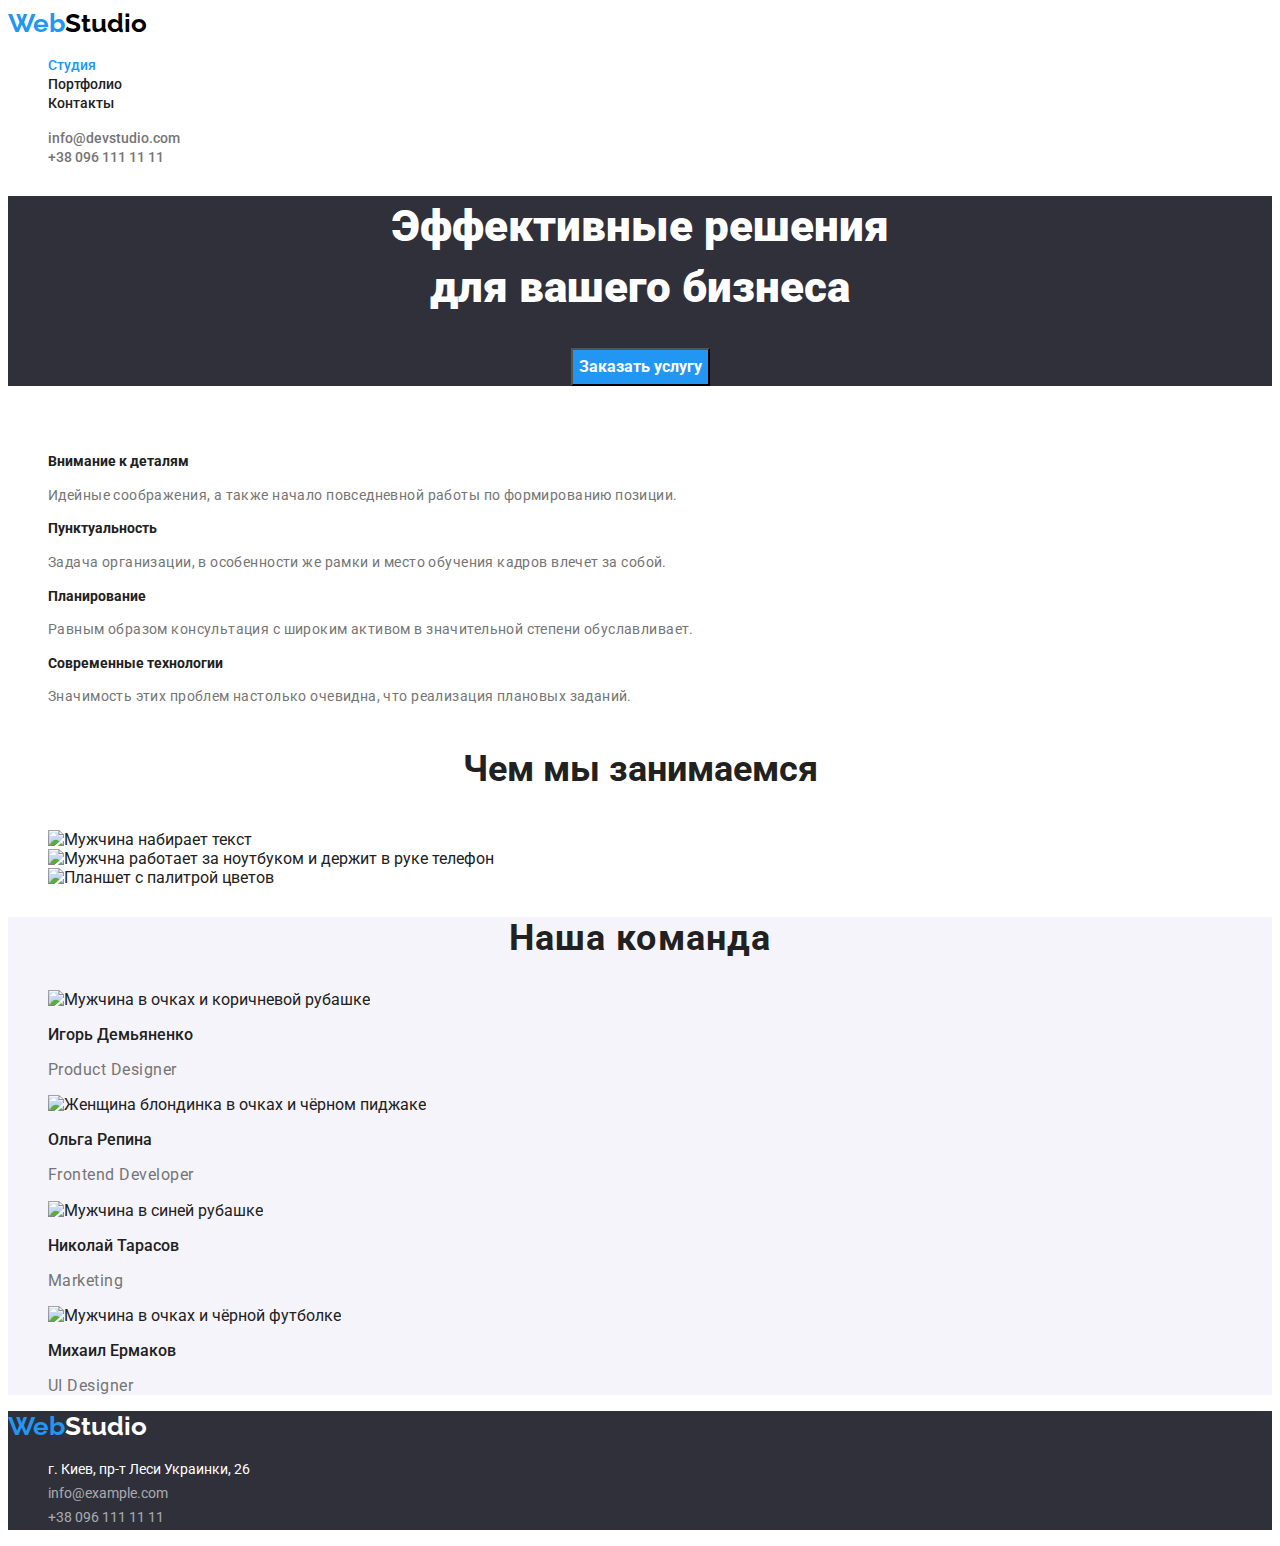
==== index.html @ 941434d4 "clon rep" ====
<!DOCTYPE html>
<html lang="ru">
  <head>
    <meta charset="UTF-8" />
    <meta http-equiv="X-UA-Compatible" content="IE=edge" />
    <meta name="viewport" content="width=device-width, initial-scale=1.0" />
    <title>Студия</title>
    <link rel="stylesheet" href="./css/style.css" />
    <link
      href="https://fonts.googleapis.com/css2?family=Raleway:wght@700&family=Roboto:wght@400;500;700;900&display=swap"
      rel="stylesheet"
    />
  </head>
  <body>
    <header>
      <nav>
        <div class="logotyp">
          <a href="/" class="logo">Web<span class="logo-studio">Studio</span></a>
        </div>
        <ul class="site-nav list">
          <li><a href="" class="link current">Студия</a></li>
          <li><a href="./portfolio.html" class="link">Портфолио</a></li>
          <li><a href="" class="link">Контакты</a></li>
        </ul>
      </nav>
      <ul class="auth-nav list">
        <li><a href="mailto:info@devstudio.com" class="auth-link">info@devstudio.com</a></li>
        <li><a href="tel:+380961111111" class="auth-link">+38 096 111 11 11</a></li>
      </ul>
    </header>
    <main>
      <section class="hero">
        <h1 class="hero-title">
          Эффективные решения<br />
          для вашего бизнеса
        </h1>
        <button type="button" class="hero-button">Заказать услугу</button>
      </section>
      <section class="section">
        <h2 class="hide">Особенности</h2>
        <ul class="peculiarity list">
          <li>
            <h3 class="peculiarity-title">Внимание к деталям</h3>
            <p class="peculiarity-text">
              Идейные соображения, а также начало повседневной работы по формированию позиции.
            </p>
          </li>
          <li>
            <h3 class="peculiarity-title">Пунктуальность</h3>
            <p class="peculiarity-text">
              Задача организации, в особенности же рамки и место обучения кадров влечет за собой.
            </p>
          </li>
          <li>
            <h3 class="peculiarity-title">Планирование</h3>
            <p class="peculiarity-text">
              Равным образом консультация с широким активом в значительной степени обуславливает.
            </p>
          </li>
          <li>
            <h3 class="peculiarity-title">Современные технологии</h3>
            <p class="peculiarity-text">
              Значимость этих проблем настолько очевидна, что реализация плановых заданий.
            </p>
          </li>
        </ul>
      </section>
      <section class="section">
        <h2 class="section-title">Чем мы занимаемся</h2>
        <ul class="section-list list">
          <li>
            <img src="/goit-markup-hw-02/images/img.jpg" alt="Мужчина набирает текст" width="370" />
          </li>
          <li>
            <img
              src="/goit-markup-hw-02/images/img1.jpg"
              alt="Мужчна работает за ноутбуком и держит в руке телефон"
              width="370"
            />
          </li>
          <li>
            <img
              src="/goit-markup-hw-02/images/img2.jpg"
              alt="Планшет с палитрой цветов"
              width="370"
            />
          </li>
        </ul>
      </section>
      <section class="our-team">
        <h2 class="our-team-title">Наша команда</h2>
        <ul class="team list">
          <li>
            <img
              src="/goit-markup-hw-02/images/man1.jpg"
              alt="Мужчина в очках и коричневой рубашке"
              width="270"
            />
            <h3 class="our-team-subtitle">Игорь Демьяненко</h3>
            <p class="our-team-text">Product Designer</p>
          </li>
          <li>
            <img
              src="/goit-markup-hw-02/images/woman.jpg"
              alt="Женщина блондинка в очках и чёрном пиджаке"
              width="270"
            />
            <h3 class="our-team-subtitle">Ольга Репина</h3>
            <p class="our-team-text">Frontend Developer</p>
          </li>
          <li>
            <img
              src="/goit-markup-hw-02/images/man2.jpg"
              alt="Мужчина в синей рубашке"
              width="270"
            />
            <h3 class="our-team-subtitle">Николай Тарасов</h3>
            <p class="our-team-text">Marketing</p>
          </li>
          <li>
            <img
              src="/goit-markup-hw-02/images/man3.jpg"
              alt="Мужчина в очках и чёрной футболке"
              width="270"
            />
            <h3 class="our-team-subtitle">Михаил Ермаков</h3>
            <p class="our-team-text">UI Designer</p>
          </li>
        </ul>
      </section>
    </main>
    <footer class="footer">
      <div class="logotyp">
        <a href="/" class="logo">Web<span class="logofooter">Studio</span></a>
      </div>
      <address>
        <ul class="list">
          <li>
            <a
              href="https://bit.ly/3pXMvUd"
              target="_blank"
              rel="noopener noreferrer"
              class="location"
              >г. Киев, пр-т Леси Украинки, 26</a
            >
          </li>
          <li><a href="mailto:info@devstudio.com" class="footlink">info@example.com</a></li>
          <li><a href="tel:+380961111111" class="footlink">+38 096 111 11 11</a></li>
        </ul>
      </address>
    </footer>
  </body>
</html>
---- css/style.css ----
body {
  background-color: var(--primay-bg-color);
  color: var(--title-text-color);
  font-family: Roboto, sans-serif;
}

:root {
  --contacts-text-color: rgba(255, 255, 255, 0.6);
  --primary-text-color: #757575;
  --title-text-color: #212121;
  --primay-bg-color: #ffffff;
  --secondary-bg-color: #f5f4fa;
  --tertiary-bg-color: #2f303a;
  --button-link-primary: #2196f3;
  --button-active-color: #188ce8;
  --logo-secondary-color: #000000;
}

/*logo*/

.logo {
  color: var(--button-link-primary);
  text-decoration: none;
}
.logo-studio {
  color: var(--logo-secondary-color);
}
.logotyp {
  font-weight: 700;
  font-size: 26px;
  line-height: 1.2;
  font-family: 'Raleway';
}
/* site nav*/
.site-nav .link.current {
  color: var(--button-link-primary);
}
.site-nav .link {
  color: var(--title-text-color);
  font-weight: 500;
  font-size: 14px;
  line-height: 1.1;
  text-decoration: none;
}
.site-nav .link:hover,
.site-nav .link:focus {
  color: var(--button-link-primary);
}

/*auth */
.auth-link {
  color: var(--primary-text-color);
  font-weight: 500;
  font-size: 14px;
  line-height: 1.1;
  text-decoration: none;
}
.auth-nav .auth-link:hover,
.auth-nav .auth-link:focus {
  color: var(--button-link-primary);
}

/*list*/

.list {
  list-style: none;
}

/* hero */
.hero {
  background-color: var(--tertiary-bg-color);
  text-align: center;
}
.hero-title {
  color: var(--primay-bg-color);
  font-weight: 900;
  font-size: 44px;
  line-height: 1.4;
}
.hero-button {
  color: var(--primay-bg-color);
  background-color: var(--button-link-primary);
  font-family: inherit;
  font-weight: 700;
  font-size: 16px;
  line-height: 2;
  cursor: pointer;
}
.hero-button:hover,
.hero-button:focus {
  background-color: var(--button-active-color);
}
/* section */
.section-title {
  color: var(--title-text-color);
  font-weight: 700;
  font-size: 36px;
  line-height: 1.7;
  text-align: center;
}
.hide {
  visibility: hidden;
}
/* peculiarity */

.peculiarity-title {
  color: var(--title-text-color);
  font-weight: 700;
  font-size: 14px;
  line-height: 1.1;
}
.peculiarity-text {
  color: var(--primary-text-color);
  font-size: 14px;
  line-height: 1.7;
  letter-spacing: 0.03em;
}
/* our-team */

.our-team {
  background-color: var(--secondary-bg-color);
}
.our-team-title {
  color: var(--title-text-color);
  font-weight: 700;
  font-size: 36px;
  line-height: 1.2;
  text-align: center;
  letter-spacing: 0.03em;
}
.our-team-subtitle {
  font-weight: 500;
  font-size: 16px;
  line-height: 1.2;
}
.our-team-text {
  color: var(--primary-text-color);
  font-size: 16px;
  line-height: 1.2;
  letter-spacing: 0.03em;
}
/* footer */

.footer {
  background-color: var(--tertiary-bg-color);
}
.logofooter {
  color: var(--primay-bg-color);
}
.location {
  color: var(--primay-bg-color);
  font-style: normal;
  font-size: 14px;
  line-height: 1.7;
  text-decoration: none;
}
.footlink {
  color: var(--contacts-text-color);
  font-style: normal;
  font-size: 14px;
  line-height: 1.7;
  text-decoration: none;
}
.location:hover,
.location:focus {
  color: var(--button-link-primary);
}
.footlink:hover,
.footlink:focus {
  color: var(--button-link-primary);
}

/* portfolio */

/* filter*/

.portfolio-filtr-nav {
  display: flex;
}

.filtres {
  background: var(--secondary-bg-color);
  font-weight: 500;
  font-size: 16px;
  line-height: 1.6;
  border-radius: 4px;
  cursor: pointer;
  font-family: inherit;
  border: 0;
  margin-right: 8px;
  padding: 6px 22px 6px 22px;
}
.filtres:hover,
.filtres:focus {
  background-color: var(--button-link-primary);
  color: var(--primay-bg-color);
}

/*project*/

.project-title {
  color: var(--title-text-color);
  font-weight: 700;
  font-size: 18px;
  line-height: 2;
  letter-spacing: 0.06em;
}
.project-text {
  color: var(--primary-text-color);
  font-size: 16px;
  line-height: 1.9;
  letter-spacing: 0.03em;
}
.project-link {
  text-decoration: none;
}
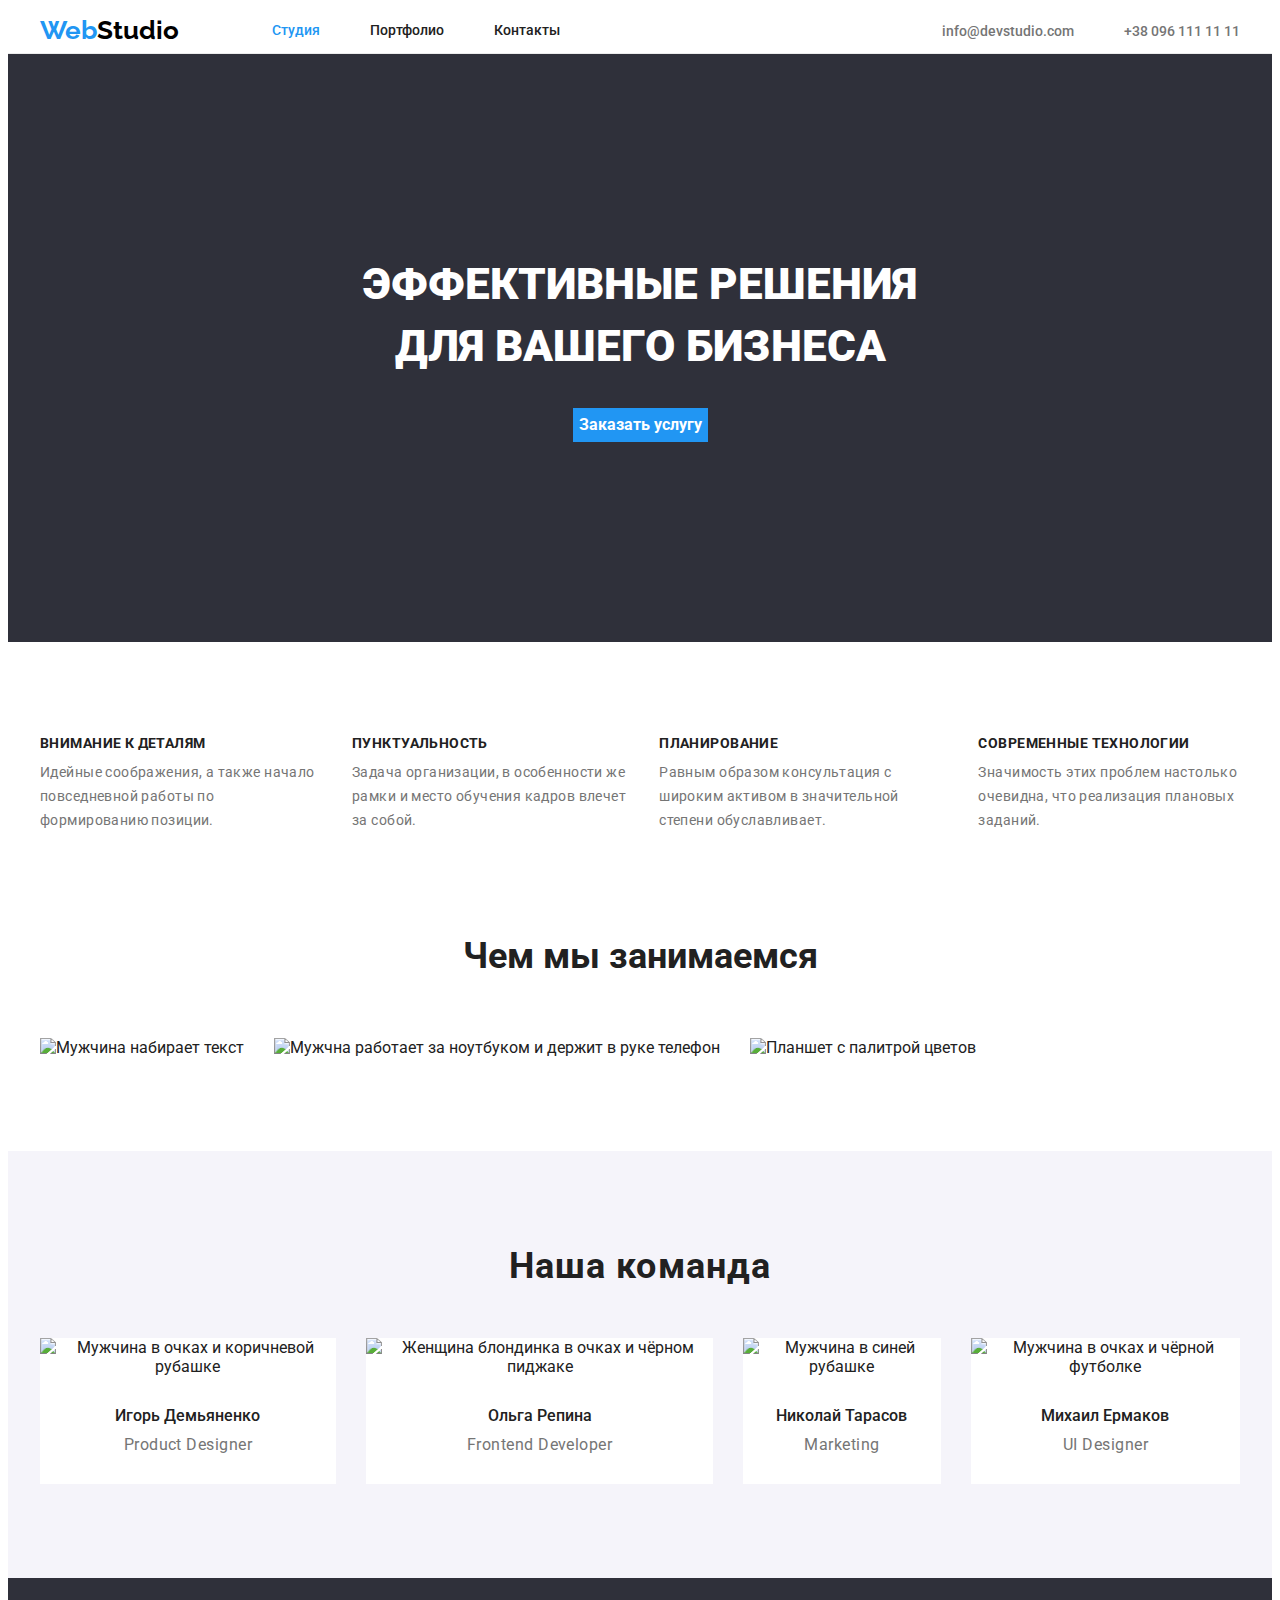
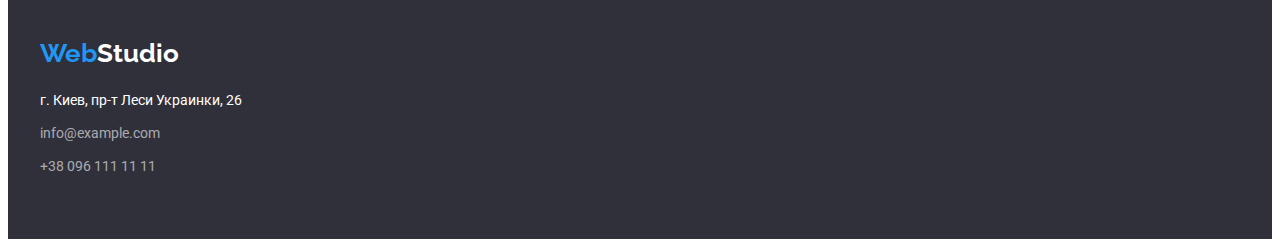
==== commit 5ff52902: "Me homework" ====
--- a/index.html
+++ b/index.html
@@ -5,149 +5,180 @@
     <meta http-equiv="X-UA-Compatible" content="IE=edge" />
     <meta name="viewport" content="width=device-width, initial-scale=1.0" />
     <title>Студия</title>
-    <link rel="stylesheet" href="./css/style.css" />
     <link
       href="https://fonts.googleapis.com/css2?family=Raleway:wght@700&family=Roboto:wght@400;500;700;900&display=swap"
       rel="stylesheet"
     />
+    <link
+      rel="stylesheet"
+      href="https://cdnjs.cloudflare.com/ajax/libs/modern-normalize/1.1.0/modern-normalize.min.css"
+      integrity="sha512-wpPYUAdjBVSE4KJnH1VR1HeZfpl1ub8YT/NKx4PuQ5NmX2tKuGu6U/JRp5y+Y8XG2tV+wKQpNHVUX03MfMFn9Q=="
+      crossorigin="anonymous"
+      referrerpolicy="no-referrer"
+    />
+    <link rel="stylesheet" href="./css/style.css" />
   </head>
   <body>
-    <header>
-      <nav>
-        <div class="logotyp">
-          <a href="/" class="logo">Web<span class="logo-studio">Studio</span></a>
-        </div>
-        <ul class="site-nav list">
-          <li><a href="" class="link current">Студия</a></li>
-          <li><a href="./portfolio.html" class="link">Портфолио</a></li>
-          <li><a href="" class="link">Контакты</a></li>
+    <header class="header">
+      <div class="container header-con">
+        <nav class="header-nav">
+          <div class="logotyp">
+            <a href="/" class="logo">Web<span class="logo-studio">Studio</span></a>
+          </div>
+          <ul class="site-nav list">
+            <li class="logo-item"><a href="" class="link current">Студия</a></li>
+            <li class="logo-item"><a href="./portfolio.html" class="link">Портфолио</a></li>
+            <li class="logo-item"><a href="" class="link">Контакты</a></li>
+          </ul>
+        </nav>
+        <ul class="auth-nav list">
+          <li class="auth-item">
+            <a href="mailto:info@devstudio.com" class="auth-link">info@devstudio.com</a>
+          </li>
+          <li class="auth-item">
+            <a href="tel:+380961111111" class="auth-link">+38 096 111 11 11</a>
+          </li>
         </ul>
-      </nav>
-      <ul class="auth-nav list">
-        <li><a href="mailto:info@devstudio.com" class="auth-link">info@devstudio.com</a></li>
-        <li><a href="tel:+380961111111" class="auth-link">+38 096 111 11 11</a></li>
-      </ul>
+      </div>
     </header>
     <main>
       <section class="hero">
-        <h1 class="hero-title">
-          Эффективные решения<br />
-          для вашего бизнеса
-        </h1>
-        <button type="button" class="hero-button">Заказать услугу</button>
+        <div class="container">
+          <h1 class="hero-title">
+            ЭФФЕКТИВНЫЕ РЕШЕНИЯ<br />
+            ДЛЯ ВАШЕГО БИЗНЕСА
+          </h1>
+          <button type="button" class="hero-button">Заказать услугу</button>
+        </div>
+      </section>
+      <section class="peculiarity-section">
+        <div class="container">
+          <h2 class="hide">Особенности</h2>
+          <ul class="peculiarity list">
+            <li class="peculiarity-list">
+              <h3 class="peculiarity-title">ВНИМАНИЕ К ДЕТАЛЯМ</h3>
+              <p class="peculiarity-text">
+                Идейные соображения, а также начало повседневной работы по формированию позиции.
+              </p>
+            </li>
+            <li class="peculiarity-list">
+              <h3 class="peculiarity-title">ПУНКТУАЛЬНОСТЬ</h3>
+              <p class="peculiarity-text">
+                Задача организации, в особенности же рамки и место обучения кадров влечет за собой.
+              </p>
+            </li>
+            <li class="peculiarity-list">
+              <h3 class="peculiarity-title">ПЛАНИРОВАНИЕ</h3>
+              <p class="peculiarity-text">
+                Равным образом консультация с широким активом в значительной степени обуславливает.
+              </p>
+            </li>
+            <li class="peculiarity-list">
+              <h3 class="peculiarity-title">СОВРЕМЕННЫЕ ТЕХНОЛОГИИ</h3>
+              <p class="peculiarity-text">
+                Значимость этих проблем настолько очевидна, что реализация плановых заданий.
+              </p>
+            </li>
+          </ul>
+        </div>
       </section>
       <section class="section">
-        <h2 class="hide">Особенности</h2>
-        <ul class="peculiarity list">
-          <li>
-            <h3 class="peculiarity-title">Внимание к деталям</h3>
-            <p class="peculiarity-text">
-              Идейные соображения, а также начало повседневной работы по формированию позиции.
-            </p>
-          </li>
-          <li>
-            <h3 class="peculiarity-title">Пунктуальность</h3>
-            <p class="peculiarity-text">
-              Задача организации, в особенности же рамки и место обучения кадров влечет за собой.
-            </p>
-          </li>
-          <li>
-            <h3 class="peculiarity-title">Планирование</h3>
-            <p class="peculiarity-text">
-              Равным образом консультация с широким активом в значительной степени обуславливает.
-            </p>
-          </li>
-          <li>
-            <h3 class="peculiarity-title">Современные технологии</h3>
-            <p class="peculiarity-text">
-              Значимость этих проблем настолько очевидна, что реализация плановых заданий.
-            </p>
-          </li>
-        </ul>
-      </section>
-      <section class="section">
-        <h2 class="section-title">Чем мы занимаемся</h2>
-        <ul class="section-list list">
-          <li>
-            <img src="/goit-markup-hw-02/images/img.jpg" alt="Мужчина набирает текст" width="370" />
-          </li>
-          <li>
-            <img
-              src="/goit-markup-hw-02/images/img1.jpg"
-              alt="Мужчна работает за ноутбуком и держит в руке телефон"
-              width="370"
-            />
-          </li>
-          <li>
-            <img
-              src="/goit-markup-hw-02/images/img2.jpg"
-              alt="Планшет с палитрой цветов"
-              width="370"
-            />
-          </li>
-        </ul>
+        <div class="container">
+          <h2 class="section-title">Чем мы занимаемся</h2>
+          <ul class="section-list list">
+            <li class="section-cards">
+              <img
+                src="/goit-markup-hw-02/images/img.jpg"
+                alt="Мужчина набирает текст"
+                width="370"
+              />
+            </li>
+            <li class="section-cards">
+              <img
+                src="/goit-markup-hw-02/images/img1.jpg"
+                alt="Мужчна работает за ноутбуком и держит в руке телефон"
+                width="370"
+              />
+            </li>
+            <li class="section-cards">
+              <img
+                src="/goit-markup-hw-02/images/img2.jpg"
+                alt="Планшет с палитрой цветов"
+                width="370"
+              />
+            </li>
+          </ul>
+        </div>
       </section>
       <section class="our-team">
-        <h2 class="our-team-title">Наша команда</h2>
-        <ul class="team list">
-          <li>
-            <img
-              src="/goit-markup-hw-02/images/man1.jpg"
-              alt="Мужчина в очках и коричневой рубашке"
-              width="270"
-            />
-            <h3 class="our-team-subtitle">Игорь Демьяненко</h3>
-            <p class="our-team-text">Product Designer</p>
-          </li>
-          <li>
-            <img
-              src="/goit-markup-hw-02/images/woman.jpg"
-              alt="Женщина блондинка в очках и чёрном пиджаке"
-              width="270"
-            />
-            <h3 class="our-team-subtitle">Ольга Репина</h3>
-            <p class="our-team-text">Frontend Developer</p>
-          </li>
-          <li>
-            <img
-              src="/goit-markup-hw-02/images/man2.jpg"
-              alt="Мужчина в синей рубашке"
-              width="270"
-            />
-            <h3 class="our-team-subtitle">Николай Тарасов</h3>
-            <p class="our-team-text">Marketing</p>
-          </li>
-          <li>
-            <img
-              src="/goit-markup-hw-02/images/man3.jpg"
-              alt="Мужчина в очках и чёрной футболке"
-              width="270"
-            />
-            <h3 class="our-team-subtitle">Михаил Ермаков</h3>
-            <p class="our-team-text">UI Designer</p>
-          </li>
-        </ul>
+        <div class="container">
+          <h2 class="our-team-title">Наша команда</h2>
+          <ul class="team list">
+            <li class="our-team-cards">
+              <img
+                src="/goit-markup-hw-02/images/man1.jpg"
+                alt="Мужчина в очках и коричневой рубашке"
+                width="270"
+              />
+              <h3 class="our-team-subtitle">Игорь Демьяненко</h3>
+              <p class="our-team-text">Product Designer</p>
+            </li>
+            <li class="our-team-cards">
+              <img
+                src="/goit-markup-hw-02/images/woman.jpg"
+                alt="Женщина блондинка в очках и чёрном пиджаке"
+                width="270"
+              />
+              <h3 class="our-team-subtitle">Ольга Репина</h3>
+              <p class="our-team-text">Frontend Developer</p>
+            </li>
+            <li class="our-team-cards">
+              <img
+                src="/goit-markup-hw-02/images/man2.jpg"
+                alt="Мужчина в синей рубашке"
+                width="270"
+              />
+              <h3 class="our-team-subtitle">Николай Тарасов</h3>
+              <p class="our-team-text">Marketing</p>
+            </li>
+            <li class="our-team-cards">
+              <img
+                src="/goit-markup-hw-02/images/man3.jpg"
+                alt="Мужчина в очках и чёрной футболке"
+                width="270"
+              />
+              <h3 class="our-team-subtitle">Михаил Ермаков</h3>
+              <p class="our-team-text">UI Designer</p>
+            </li>
+          </ul>
+        </div>
       </section>
     </main>
     <footer class="footer">
-      <div class="logotyp">
-        <a href="/" class="logo">Web<span class="logofooter">Studio</span></a>
+      <div class="container">
+        <div class="logotyp logo-foot">
+          <a href="/" class="logo">Web<span class="logofooter">Studio</span></a>
+        </div>
+        <address>
+          <ul class="list">
+            <li class="footer-list">
+              <a
+                href="https://bit.ly/3pXMvUd"
+                target="_blank"
+                rel="noopener noreferrer"
+                class="location"
+                >г. Киев, пр-т Леси Украинки, 26</a
+              >
+            </li>
+            <li class="footer-list">
+              <a href="mailto:info@devstudio.com" class="footlink">info@example.com</a>
+            </li>
+            <li class="footer-list">
+              <a href="tel:+380961111111" class="footlink">+38 096 111 11 11</a>
+            </li>
+          </ul>
+        </address>
       </div>
-      <address>
-        <ul class="list">
-          <li>
-            <a
-              href="https://bit.ly/3pXMvUd"
-              target="_blank"
-              rel="noopener noreferrer"
-              class="location"
-              >г. Киев, пр-т Леси Украинки, 26</a
-            >
-          </li>
-          <li><a href="mailto:info@devstudio.com" class="footlink">info@example.com</a></li>
-          <li><a href="tel:+380961111111" class="footlink">+38 096 111 11 11</a></li>
-        </ul>
-      </address>
     </footer>
   </body>
 </html>
--- a/css/style.css
+++ b/css/style.css
@@ -15,6 +15,32 @@
   --button-active-color: #188ce8;
   --logo-secondary-color: #000000;
 }
+.list {
+  padding: 0;
+  margin: 0;
+  list-style: none;
+}
+
+.container {
+  width: 1200px;
+  margin-left: auto;
+  margin-right: auto;
+  padding-left: 15px;
+  padding-right: 15px;
+}
+
+/*header*/
+.header {
+  border-bottom: 1px solid #ececec;
+}
+.header-con {
+  display: flex;
+  align-items: center;
+}
+.header-nav {
+  display: flex;
+  align-items: center;
+}
 
 /*logo*/
 
@@ -24,14 +50,29 @@
 }
 .logo-studio {
   color: var(--logo-secondary-color);
+}
+.logo-item {
+  margin-right: 50px;
+}
+.logo-item:last-child {
+  margin-right: 0;
 }
 .logotyp {
   font-weight: 700;
   font-size: 26px;
   line-height: 1.2;
   font-family: 'Raleway';
+  margin-right: 93px;
+}
+.link {
+  display: block;
+  padding-top: 15px;
+  padding-bottom: 15px;
 }
 /* site nav*/
+.site-nav {
+  display: flex;
+}
 .site-nav .link.current {
   color: var(--button-link-primary);
 }
@@ -48,7 +89,16 @@
 }
 
 /*auth */
+.auth-nav {
+  display: flex;
+  margin-left: auto;
+}
+.auth-item + .auth-item {
+  margin-left: 50px;
+}
 .auth-link {
+  padding-top: 15px;
+  padding-bottom: 15px;
   color: var(--primary-text-color);
   font-weight: 500;
   font-size: 14px;
@@ -61,17 +111,17 @@
 }
 
 /*list*/
-
-.list {
-  list-style: none;
-}
 
 /* hero */
 .hero {
   background-color: var(--tertiary-bg-color);
   text-align: center;
+  padding-top: 200px;
+  padding-bottom: 200px;
 }
 .hero-title {
+  margin-top: 0;
+  margin-bottom: 30px;
   color: var(--primay-bg-color);
   font-weight: 900;
   font-size: 44px;
@@ -85,42 +135,103 @@
   font-size: 16px;
   line-height: 2;
   cursor: pointer;
+  border: 0;
 }
 .hero-button:hover,
 .hero-button:focus {
   background-color: var(--button-active-color);
 }
+
+.hide {
+  position: absolute;
+  width: 1px;
+  height: 1px;
+  margin: -1px;
+  border: 0;
+  padding: 0;
+
+  white-space: nowrap;
+  clip-path: inset(100%);
+  clip: rect(0 0 0 0);
+  overflow: hidden;
+}
+/* peculiarity */
+.peculiarity-section {
+  padding-top: 94px;
+  padding-bottom: 94px;
+}
+.peculiarity {
+  display: flex;
+  align-items: center;
+}
+.peculiarity-list {
+  margin-right: 30px;
+}
+.peculiarity-list:last-child {
+  margin-right: 0;
+}
+.peculiarity-title {
+  margin-bottom: 10px;
+  margin-top: 0;
+  color: var(--title-text-color);
+  font-weight: 700;
+  font-size: 14px;
+  line-height: 1.1;
+  letter-spacing: 0.03em;
+}
+.peculiarity-text {
+  margin-bottom: 0;
+  margin-top: 0;
+  color: var(--primary-text-color);
+  font-size: 14px;
+  line-height: 1.7;
+  letter-spacing: 0.03em;
+}
+
 /* section */
+.section {
+  padding-bottom: 94px;
+}
+.section-list {
+  display: flex;
+}
+.section-cards {
+  margin-right: 30px;
+}
+.section-cards:last-child {
+  margin-right: 0;
+}
 .section-title {
+  margin-top: 0;
+  margin-bottom: 50px;
   color: var(--title-text-color);
   font-weight: 700;
   font-size: 36px;
   line-height: 1.7;
   text-align: center;
 }
-.hide {
-  visibility: hidden;
-}
-/* peculiarity */
-
-.peculiarity-title {
-  color: var(--title-text-color);
-  font-weight: 700;
-  font-size: 14px;
-  line-height: 1.1;
-}
-.peculiarity-text {
-  color: var(--primary-text-color);
-  font-size: 14px;
-  line-height: 1.7;
-  letter-spacing: 0.03em;
-}
 /* our-team */
 
 .our-team {
   background-color: var(--secondary-bg-color);
+  padding-top: 94px;
+  padding-bottom: 94px;
+}
+.team {
+  display: flex;
+}
+.our-team-cards {
+  margin-right: 30px;
+  background-color: var(--primay-bg-color);
+  text-align: center;
+  padding-bottom: 30px;
+}
+.our-team-cards:last-child {
+  margin-right: 0;
 }
 .our-team-title {
+  margin-top: 0;
+  margin-bottom: 50px;
   color: var(--title-text-color);
   font-weight: 700;
   font-size: 36px;
@@ -129,11 +240,15 @@
   letter-spacing: 0.03em;
 }
 .our-team-subtitle {
+  margin-top: 30px;
+  margin-bottom: 10px;
   font-weight: 500;
   font-size: 16px;
   line-height: 1.2;
 }
 .our-team-text {
+  margin-top: 0;
+  margin-bottom: 0;
   color: var(--primary-text-color);
   font-size: 16px;
   line-height: 1.2;
@@ -142,10 +257,21 @@
 /* footer */
 
 .footer {
+  padding-top: 60px;
+  padding-bottom: 60px;
   background-color: var(--tertiary-bg-color);
 }
+.logo-foot {
+  margin-bottom: 20px;
+}
 .logofooter {
   color: var(--primay-bg-color);
+}
+.footer-list {
+  margin-bottom: 9px;
+}
+.footer-list:last-child {
+  margin-bottom: 0;
 }
 .location {
   color: var(--primay-bg-color);
@@ -171,24 +297,34 @@
 }
 
 /* portfolio */
-
+.portfolio {
+  padding-top: 94px;
+  padding-bottom: 94px;
+}
 /* filter*/
 
 .portfolio-filtr-nav {
   display: flex;
+  justify-content: center;
+  margin-bottom: 50px;
 }
 
 .filtres {
+  padding: 6px 22px 6px 22px;
   background: var(--secondary-bg-color);
   font-weight: 500;
   font-size: 16px;
   line-height: 1.6;
   border-radius: 4px;
+  border: 0;
   cursor: pointer;
   font-family: inherit;
-  border: 0;
+}
+.btn-filtres {
   margin-right: 8px;
-  padding: 6px 22px 6px 22px;
+}
+.btn-filtres:last-child {
+  margin-right: 0;
 }
 .filtres:hover,
 .filtres:focus {
@@ -197,8 +333,28 @@
 }
 
 /*project*/
-
+.project {
+  display: flex;
+  flex-wrap: wrap;
+}
+.project-cards {
+  margin-right: 30px;
+  margin-bottom: 30px;
+  width: 370px;
+  height: 404px;
+  border: 1px solid #eeeeee;
+  box-sizing: border-box;
+}
+.project-cards:nth-child(3n) {
+  margin-right: 0;
+}
+.project-cards:nth-last-child(-n + 3) {
+  margin-bottom: 0;
+}
 .project-title {
+  margin-bottom: 4px;
+  margin-top: 20px;
+  margin-left: 24px;
   color: var(--title-text-color);
   font-weight: 700;
   font-size: 18px;
@@ -206,6 +362,9 @@
   letter-spacing: 0.06em;
 }
 .project-text {
+  margin-bottom: 0;
+  margin-top: 0;
+  margin-left: 24px;
   color: var(--primary-text-color);
   font-size: 16px;
   line-height: 1.9;
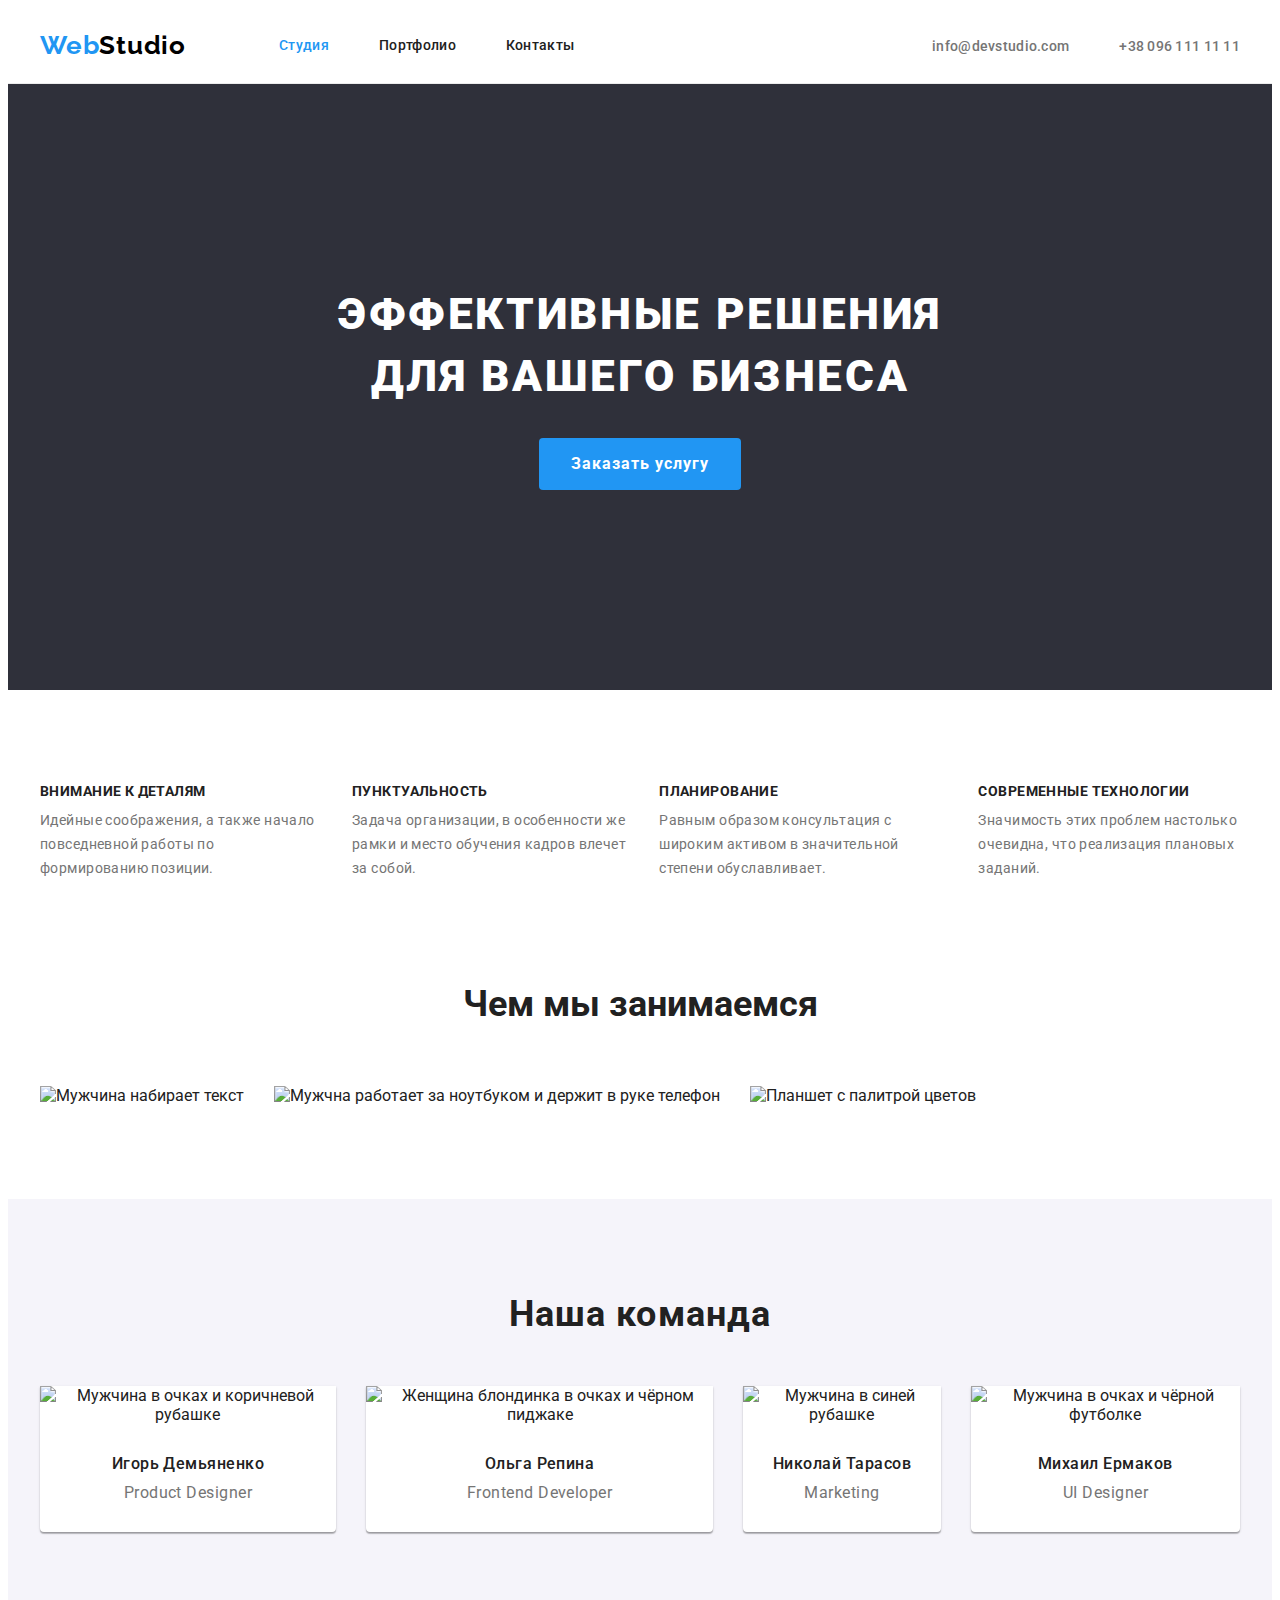
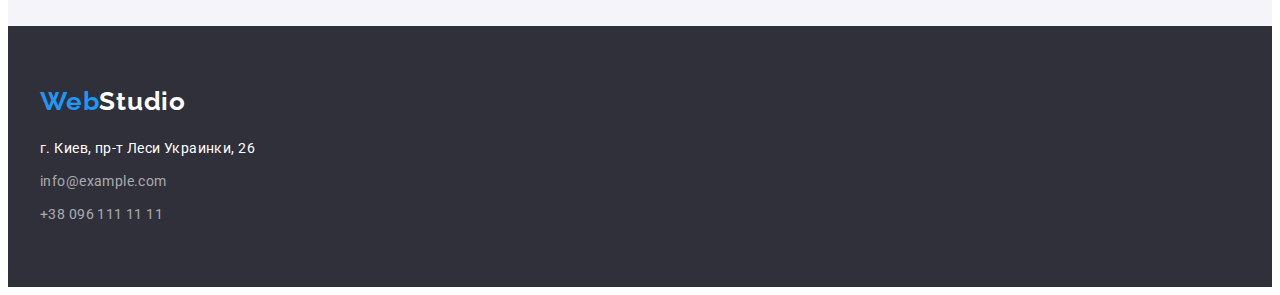
==== commit 5aa29f8a: "edits" ====
--- a/index.html
+++ b/index.html
@@ -51,7 +51,7 @@
           <button type="button" class="hero-button">Заказать услугу</button>
         </div>
       </section>
-      <section class="peculiarity-section">
+      <section class="section">
         <div class="container">
           <h2 class="hide">Особенности</h2>
           <ul class="peculiarity list">
@@ -82,7 +82,7 @@
           </ul>
         </div>
       </section>
-      <section class="section">
+      <section class="sections">
         <div class="container">
           <h2 class="section-title">Чем мы занимаемся</h2>
           <ul class="section-list list">
@@ -110,7 +110,7 @@
           </ul>
         </div>
       </section>
-      <section class="our-team">
+      <section class="our-team section">
         <div class="container">
           <h2 class="our-team-title">Наша команда</h2>
           <ul class="team list">
--- a/css/style.css
+++ b/css/style.css
@@ -16,9 +16,19 @@
   --logo-secondary-color: #000000;
 }
 .list {
+  list-style: none;
+}
+ul,
+h1,
+h2,
+h3,
+p {
+  margin: 0;
   padding: 0;
-  margin: 0;
-  list-style: none;
+}
+.section {
+  padding-bottom: 94px;
+  padding-top: 94px;
 }
 
 .container {
@@ -47,12 +57,15 @@
 .logo {
   color: var(--button-link-primary);
   text-decoration: none;
+  letter-spacing: 0.03em;
 }
 .logo-studio {
   color: var(--logo-secondary-color);
+  letter-spacing: 0.03em;
 }
 .logo-item {
   margin-right: 50px;
+  letter-spacing: 0.02em;
 }
 .logo-item:last-child {
   margin-right: 0;
@@ -66,8 +79,8 @@
 }
 .link {
   display: block;
-  padding-top: 15px;
-  padding-bottom: 15px;
+  padding-top: 30px;
+  padding-bottom: 30px;
 }
 /* site nav*/
 .site-nav {
@@ -97,13 +110,14 @@
   margin-left: 50px;
 }
 .auth-link {
-  padding-top: 15px;
-  padding-bottom: 15px;
+  padding-top: 30px;
+  padding-bottom: 30px;
   color: var(--primary-text-color);
   font-weight: 500;
   font-size: 14px;
   line-height: 1.1;
   text-decoration: none;
+  letter-spacing: 0.02em;
 }
 .auth-nav .auth-link:hover,
 .auth-nav .auth-link:focus {
@@ -120,14 +134,15 @@
   padding-bottom: 200px;
 }
 .hero-title {
-  margin-top: 0;
   margin-bottom: 30px;
   color: var(--primay-bg-color);
   font-weight: 900;
   font-size: 44px;
   line-height: 1.4;
+  letter-spacing: 0.06em;
 }
 .hero-button {
+  padding: 10px 32px 10px 32px;
   color: var(--primay-bg-color);
   background-color: var(--button-link-primary);
   font-family: inherit;
@@ -136,6 +151,8 @@
   line-height: 2;
   cursor: pointer;
   border: 0;
+  border-radius: 4px;
+  letter-spacing: 0.06em;
 }
 .hero-button:hover,
 .hero-button:focus {
@@ -156,10 +173,7 @@
   overflow: hidden;
 }
 /* peculiarity */
-.peculiarity-section {
-  padding-top: 94px;
-  padding-bottom: 94px;
-}
+
 .peculiarity {
   display: flex;
   align-items: center;
@@ -172,7 +186,6 @@
 }
 .peculiarity-title {
   margin-bottom: 10px;
-  margin-top: 0;
   color: var(--title-text-color);
   font-weight: 700;
   font-size: 14px;
@@ -180,8 +193,6 @@
   letter-spacing: 0.03em;
 }
 .peculiarity-text {
-  margin-bottom: 0;
-  margin-top: 0;
   color: var(--primary-text-color);
   font-size: 14px;
   line-height: 1.7;
@@ -189,7 +200,7 @@
 }
 
 /* section */
-.section {
+.sections {
   padding-bottom: 94px;
 }
 .section-list {
@@ -202,7 +213,6 @@
   margin-right: 0;
 }
 .section-title {
-  margin-top: 0;
   margin-bottom: 50px;
   color: var(--title-text-color);
   font-weight: 700;
@@ -214,8 +224,6 @@
 
 .our-team {
   background-color: var(--secondary-bg-color);
-  padding-top: 94px;
-  padding-bottom: 94px;
 }
 .team {
   display: flex;
@@ -225,12 +233,14 @@
   background-color: var(--primay-bg-color);
   text-align: center;
   padding-bottom: 30px;
+  box-shadow: 0px 1px 3px rgba(0, 0, 0, 0.12), 0px 1px 1px rgba(0, 0, 0, 0.14),
+    0px 2px 1px rgba(0, 0, 0, 0.2);
+  border-radius: 0px 0px 4px 4px;
 }
 .our-team-cards:last-child {
   margin-right: 0;
 }
 .our-team-title {
-  margin-top: 0;
   margin-bottom: 50px;
   color: var(--title-text-color);
   font-weight: 700;
@@ -245,10 +255,9 @@
   font-weight: 500;
   font-size: 16px;
   line-height: 1.2;
+  letter-spacing: 0.03em;
 }
 .our-team-text {
-  margin-top: 0;
-  margin-bottom: 0;
   color: var(--primary-text-color);
   font-size: 16px;
   line-height: 1.2;
@@ -263,6 +272,7 @@
 }
 .logo-foot {
   margin-bottom: 20px;
+  letter-spacing: 0.03em;
 }
 .logofooter {
   color: var(--primay-bg-color);
@@ -279,6 +289,7 @@
   font-size: 14px;
   line-height: 1.7;
   text-decoration: none;
+  letter-spacing: 0.03em;
 }
 .footlink {
   color: var(--contacts-text-color);
@@ -286,6 +297,7 @@
   font-size: 14px;
   line-height: 1.7;
   text-decoration: none;
+  letter-spacing: 0.03em;
 }
 .location:hover,
 .location:focus {
@@ -297,10 +309,7 @@
 }
 
 /* portfolio */
-.portfolio {
-  padding-top: 94px;
-  padding-bottom: 94px;
-}
+
 /* filter*/
 
 .portfolio-filtr-nav {
@@ -315,6 +324,7 @@
   font-weight: 500;
   font-size: 16px;
   line-height: 1.6;
+  letter-spacing: 0.03em;
   border-radius: 4px;
   border: 0;
   cursor: pointer;
@@ -362,8 +372,6 @@
   letter-spacing: 0.06em;
 }
 .project-text {
-  margin-bottom: 0;
-  margin-top: 0;
   margin-left: 24px;
   color: var(--primary-text-color);
   font-size: 16px;
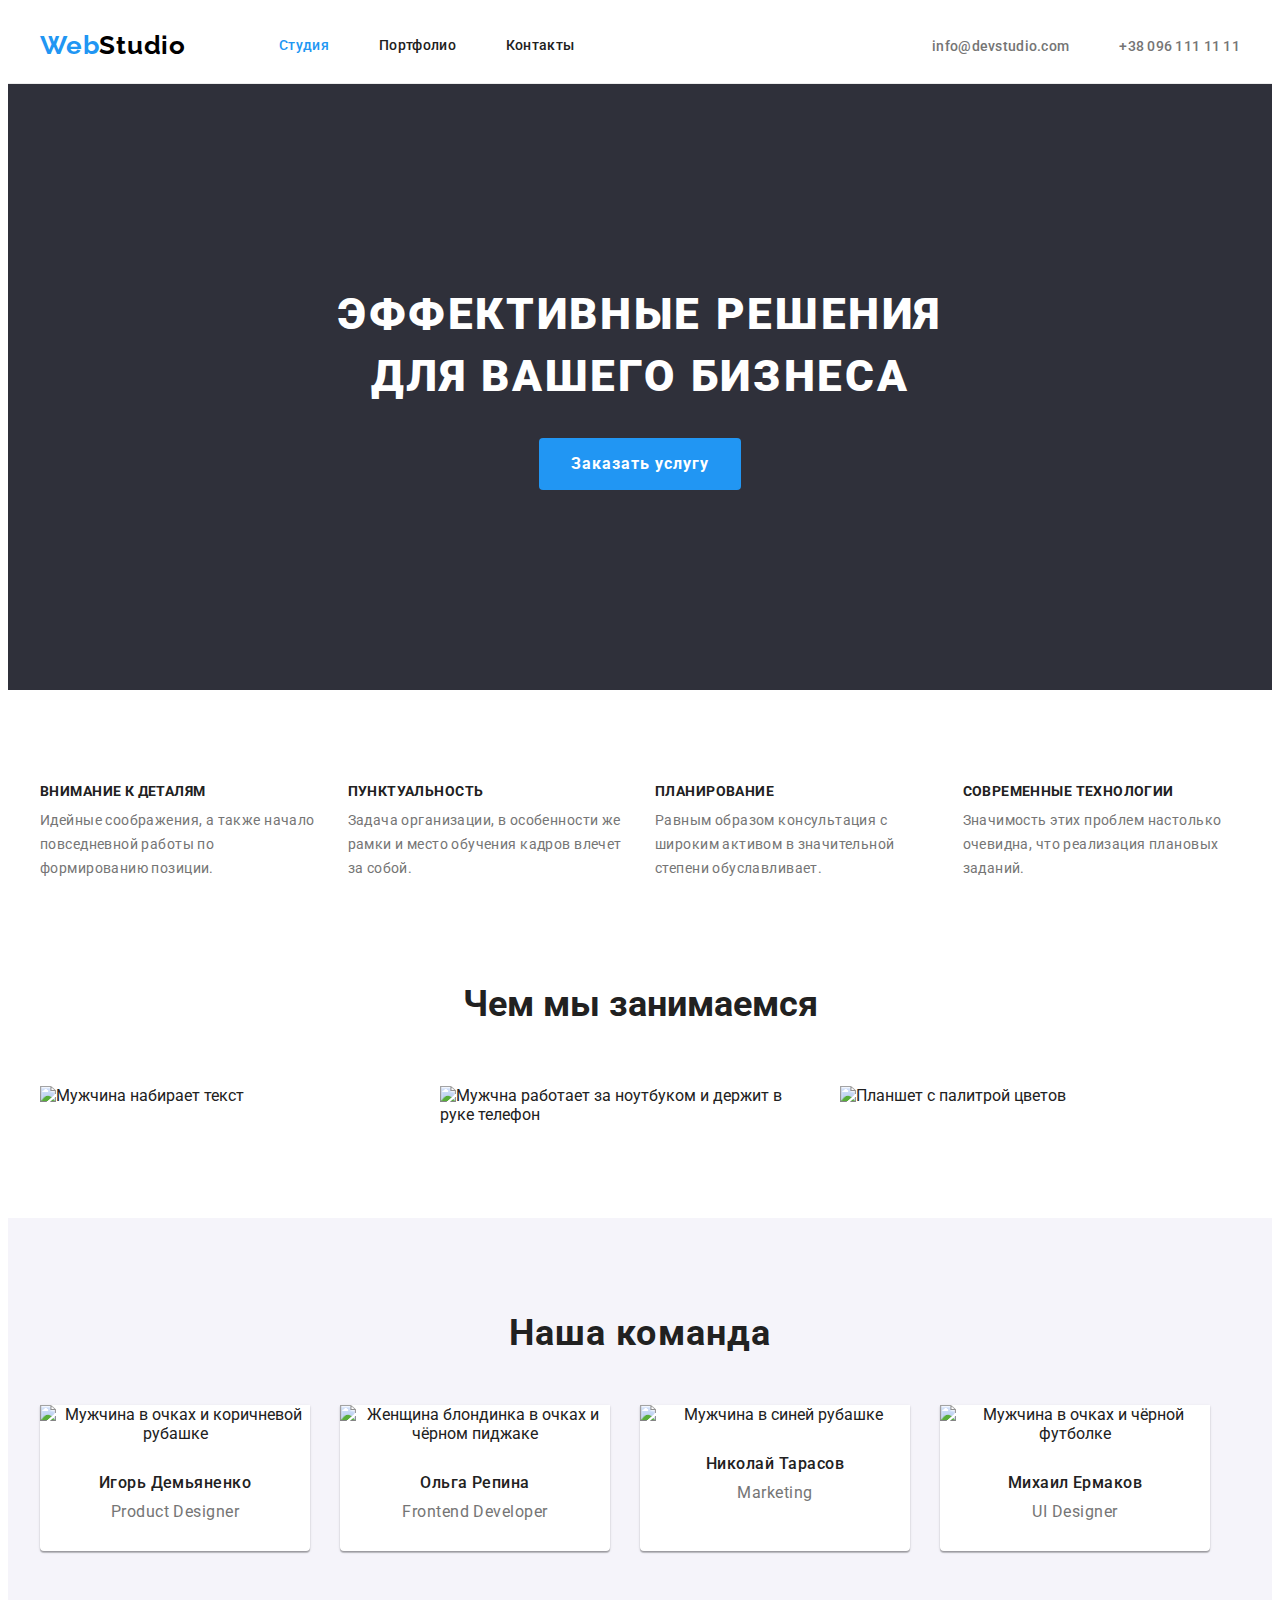
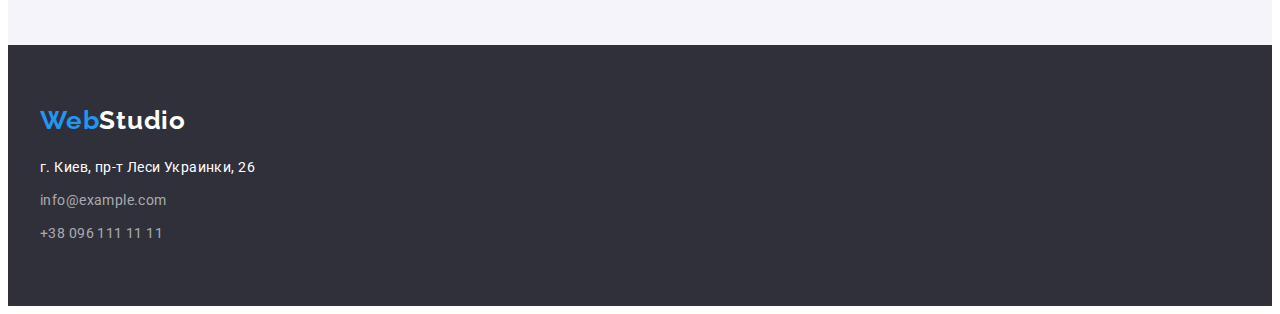
==== commit cc21d910: "edits" ====
--- a/index.html
+++ b/index.html
@@ -22,9 +22,8 @@
     <header class="header">
       <div class="container header-con">
         <nav class="header-nav">
-          <div class="logotyp">
-            <a href="/" class="logo">Web<span class="logo-studio">Studio</span></a>
-          </div>
+          <a href="" class="logo">Web<span class="logo-studio">Studio</span></a>
+
           <ul class="site-nav list">
             <li class="logo-item"><a href="" class="link current">Студия</a></li>
             <li class="logo-item"><a href="./portfolio.html" class="link">Портфолио</a></li>
@@ -44,10 +43,7 @@
     <main>
       <section class="hero">
         <div class="container">
-          <h1 class="hero-title">
-            ЭФФЕКТИВНЫЕ РЕШЕНИЯ<br />
-            ДЛЯ ВАШЕГО БИЗНЕСА
-          </h1>
+          <h1 class="hero-title">ЭФФЕКТИВНЫЕ РЕШЕНИЯ ДЛЯ ВАШЕГО БИЗНЕСА</h1>
           <button type="button" class="hero-button">Заказать услугу</button>
         </div>
       </section>
@@ -156,9 +152,8 @@
     </main>
     <footer class="footer">
       <div class="container">
-        <div class="logotyp logo-foot">
-          <a href="/" class="logo">Web<span class="logofooter">Studio</span></a>
-        </div>
+        <a href="" class="logo logo-foot">Web<span class="logofooter">Studio</span></a>
+
         <address>
           <ul class="list">
             <li class="footer-list">
--- a/css/style.css
+++ b/css/style.css
@@ -14,6 +14,10 @@
   --button-link-primary: #2196f3;
   --button-active-color: #188ce8;
   --logo-secondary-color: #000000;
+  --project-card-shadow: #eeeeee;
+  --box-shadow-card: 0px 1px 3px rgba(0, 0, 0, 0.12), 0px 1px 1px rgba(0, 0, 0, 0.14),
+    0px 2px 1px rgba(0, 0, 0, 0.2);
+  --border-header-color: #ececec;
 }
 .list {
   list-style: none;
@@ -26,6 +30,11 @@
   margin: 0;
   padding: 0;
 }
+img {
+  display: block;
+  max-width: 100%;
+  height: auto;
+}
 .section {
   padding-bottom: 94px;
   padding-top: 94px;
@@ -41,7 +50,7 @@
 
 /*header*/
 .header {
-  border-bottom: 1px solid #ececec;
+  border-bottom: 1px solid var(--border-header-color);
 }
 .header-con {
   display: flex;
@@ -58,25 +67,24 @@
   color: var(--button-link-primary);
   text-decoration: none;
   letter-spacing: 0.03em;
-}
-.logo-studio {
-  color: var(--logo-secondary-color);
-  letter-spacing: 0.03em;
-}
-.logo-item {
-  margin-right: 50px;
-  letter-spacing: 0.02em;
-}
-.logo-item:last-child {
-  margin-right: 0;
-}
-.logotyp {
   font-weight: 700;
   font-size: 26px;
   line-height: 1.2;
   font-family: 'Raleway';
   margin-right: 93px;
 }
+.logo-studio {
+  color: var(--logo-secondary-color);
+  letter-spacing: 0.03em;
+}
+.logo-item {
+  margin-right: 50px;
+  letter-spacing: 0.02em;
+}
+.logo-item:last-child {
+  margin-right: 0;
+}
+
 .link {
   display: block;
   padding-top: 30px;
@@ -134,6 +142,9 @@
   padding-bottom: 200px;
 }
 .hero-title {
+  width: 696px;
+  margin-left: auto;
+  margin-right: auto;
   margin-bottom: 30px;
   color: var(--primay-bg-color);
   font-weight: 900;
@@ -180,6 +191,7 @@
 }
 .peculiarity-list {
   margin-right: 30px;
+  width: 1170px;
 }
 .peculiarity-list:last-child {
   margin-right: 0;
@@ -232,9 +244,7 @@
   margin-right: 30px;
   background-color: var(--primay-bg-color);
   text-align: center;
-  padding-bottom: 30px;
-  box-shadow: 0px 1px 3px rgba(0, 0, 0, 0.12), 0px 1px 1px rgba(0, 0, 0, 0.14),
-    0px 2px 1px rgba(0, 0, 0, 0.2);
+  box-shadow: var(--box-shadow-card);
   border-radius: 0px 0px 4px 4px;
 }
 .our-team-cards:last-child {
@@ -250,7 +260,7 @@
   letter-spacing: 0.03em;
 }
 .our-team-subtitle {
-  margin-top: 30px;
+  padding-top: 30px;
   margin-bottom: 10px;
   font-weight: 500;
   font-size: 16px;
@@ -262,6 +272,7 @@
   font-size: 16px;
   line-height: 1.2;
   letter-spacing: 0.03em;
+  padding-bottom: 30px;
 }
 /* footer */
 
@@ -271,6 +282,7 @@
   background-color: var(--tertiary-bg-color);
 }
 .logo-foot {
+  display: inline-block;
   margin-bottom: 20px;
   letter-spacing: 0.03em;
 }
@@ -351,9 +363,6 @@
   margin-right: 30px;
   margin-bottom: 30px;
   width: 370px;
-  height: 404px;
-  border: 1px solid #eeeeee;
-  box-sizing: border-box;
 }
 .project-cards:nth-child(3n) {
   margin-right: 0;
@@ -363,16 +372,19 @@
 }
 .project-title {
   margin-bottom: 4px;
-  margin-top: 20px;
-  margin-left: 24px;
+
   color: var(--title-text-color);
   font-weight: 700;
   font-size: 18px;
   line-height: 2;
   letter-spacing: 0.06em;
 }
+.project-block {
+  padding: 20px 24px 20px 24px;
+  border: 1px solid var(--project-card-shadow);
+  border-top: 0;
+}
 .project-text {
-  margin-left: 24px;
   color: var(--primary-text-color);
   font-size: 16px;
   line-height: 1.9;
@@ -380,4 +392,5 @@
 }
 .project-link {
   text-decoration: none;
-}
+  display: block;
+}
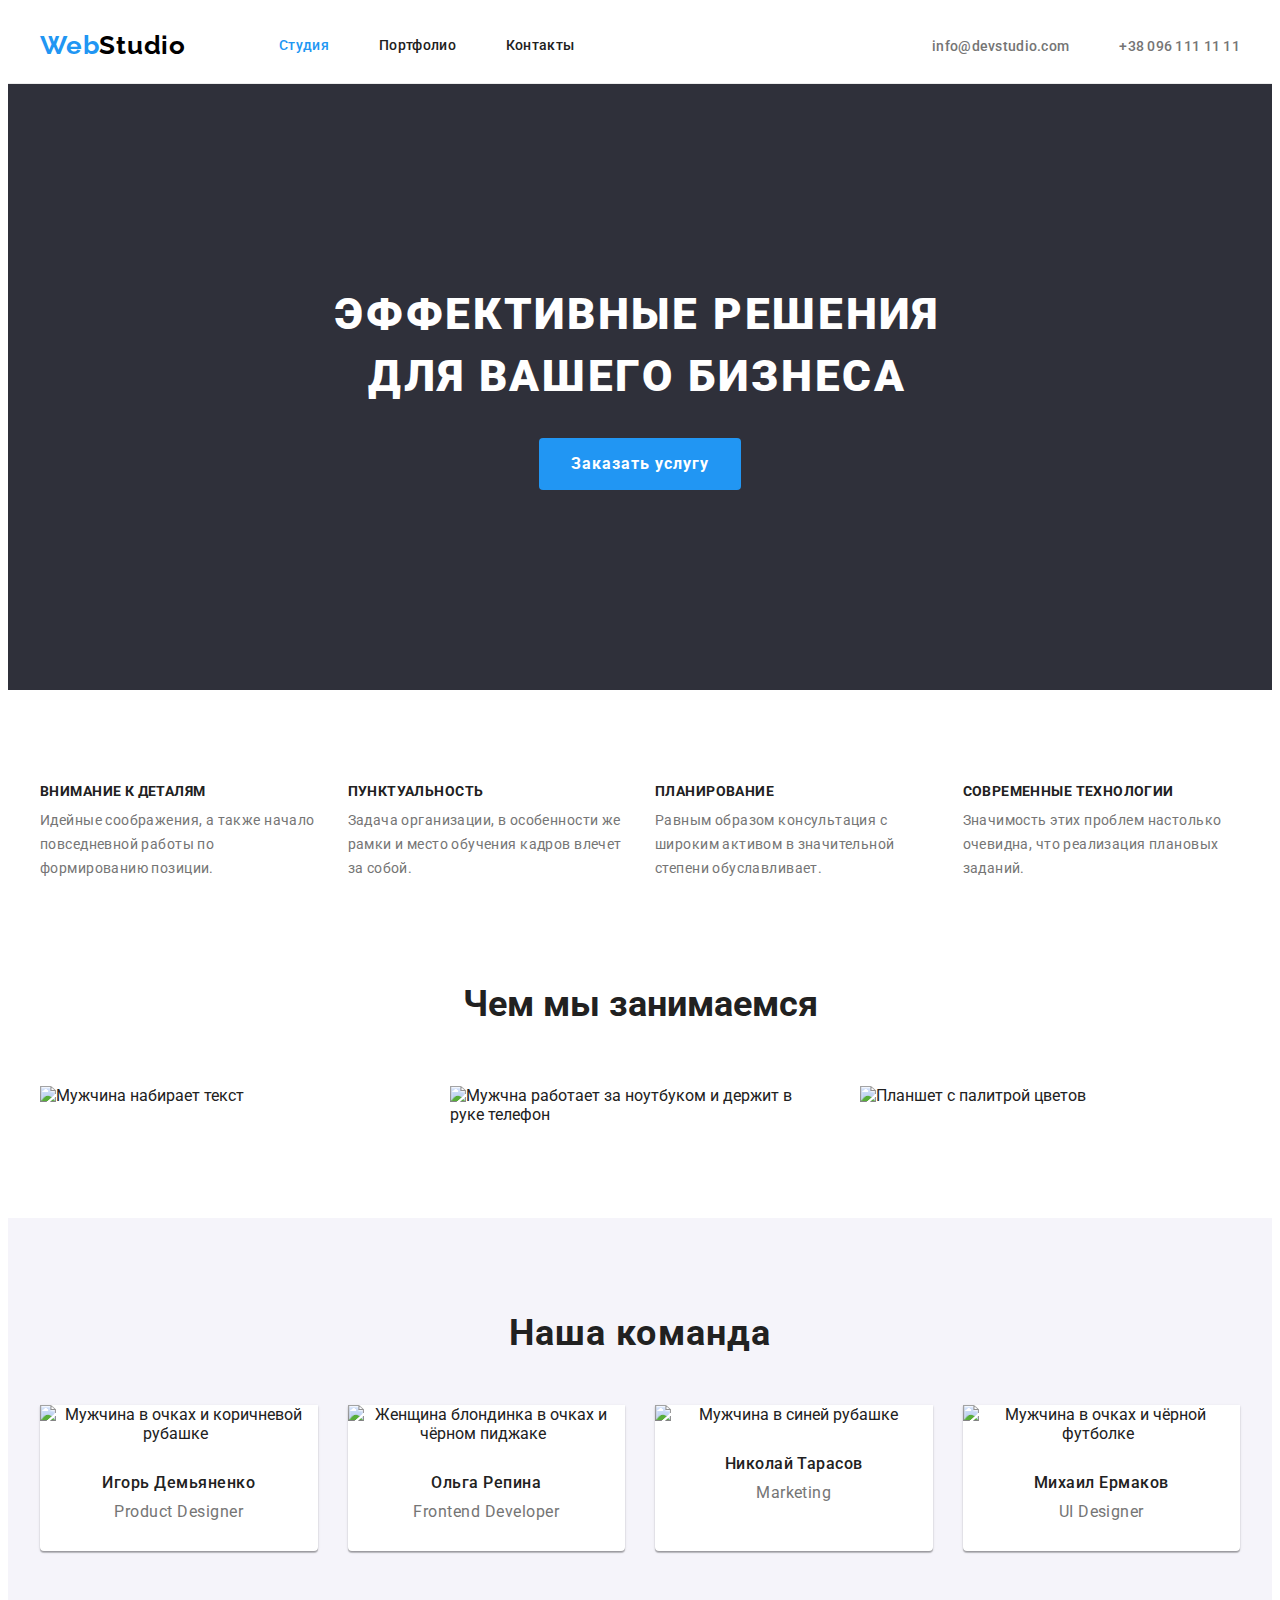
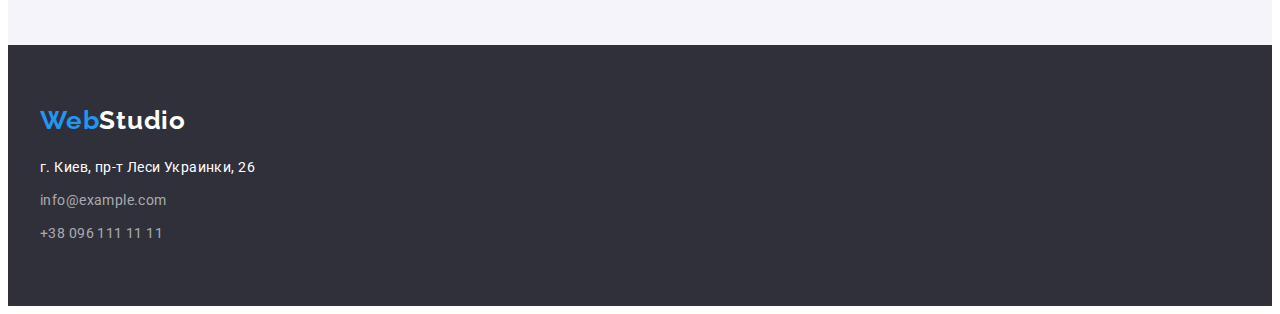
==== commit 5e48dc85: "gap edits" ====
--- a/index.html
+++ b/index.html
@@ -153,7 +153,6 @@
     <footer class="footer">
       <div class="container">
         <a href="" class="logo logo-foot">Web<span class="logofooter">Studio</span></a>
-
         <address>
           <ul class="list">
             <li class="footer-list">
--- a/css/style.css
+++ b/css/style.css
@@ -78,11 +78,7 @@
   letter-spacing: 0.03em;
 }
 .logo-item {
-  margin-right: 50px;
   letter-spacing: 0.02em;
-}
-.logo-item:last-child {
-  margin-right: 0;
 }
 
 .link {
@@ -93,6 +89,7 @@
 /* site nav*/
 .site-nav {
   display: flex;
+  gap: 50px;
 }
 .site-nav .link.current {
   color: var(--button-link-primary);
@@ -113,10 +110,9 @@
 .auth-nav {
   display: flex;
   margin-left: auto;
-}
-.auth-item + .auth-item {
-  margin-left: 50px;
-}
+  gap: 50px;
+}
+
 .auth-link {
   padding-top: 30px;
   padding-bottom: 30px;
@@ -143,6 +139,7 @@
 }
 .hero-title {
   width: 696px;
+  padding-right: 5px;
   margin-left: auto;
   margin-right: auto;
   margin-bottom: 30px;
@@ -188,14 +185,12 @@
 .peculiarity {
   display: flex;
   align-items: center;
+  gap: 30px;
 }
 .peculiarity-list {
-  margin-right: 30px;
-  width: 1170px;
-}
-.peculiarity-list:last-child {
-  margin-right: 0;
-}
+  width: calc((100% - 90px) / 4);
+}
+
 .peculiarity-title {
   margin-bottom: 10px;
   color: var(--title-text-color);
@@ -217,13 +212,12 @@
 }
 .section-list {
   display: flex;
+  gap: 30px;
 }
 .section-cards {
-  margin-right: 30px;
-}
-.section-cards:last-child {
-  margin-right: 0;
-}
+  width: calc((100% - 60px) / 3);
+}
+
 .section-title {
   margin-bottom: 50px;
   color: var(--title-text-color);
@@ -239,17 +233,16 @@
 }
 .team {
   display: flex;
+  gap: 30px;
 }
 .our-team-cards {
-  margin-right: 30px;
   background-color: var(--primay-bg-color);
   text-align: center;
   box-shadow: var(--box-shadow-card);
   border-radius: 0px 0px 4px 4px;
-}
-.our-team-cards:last-child {
-  margin-right: 0;
-}
+  width: calc((100% - 30px) / 4);
+}
+
 .our-team-title {
   margin-bottom: 50px;
   color: var(--title-text-color);
@@ -328,6 +321,7 @@
   display: flex;
   justify-content: center;
   margin-bottom: 50px;
+  gap: 8px;
 }
 
 .filtres {
@@ -342,12 +336,7 @@
   cursor: pointer;
   font-family: inherit;
 }
-.btn-filtres {
-  margin-right: 8px;
-}
-.btn-filtres:last-child {
-  margin-right: 0;
-}
+
 .filtres:hover,
 .filtres:focus {
   background-color: var(--button-link-primary);
@@ -358,17 +347,10 @@
 .project {
   display: flex;
   flex-wrap: wrap;
+  gap: 30px;
 }
 .project-cards {
-  margin-right: 30px;
-  margin-bottom: 30px;
-  width: 370px;
-}
-.project-cards:nth-child(3n) {
-  margin-right: 0;
-}
-.project-cards:nth-last-child(-n + 3) {
-  margin-bottom: 0;
+  width: calc((100% - 60px) / 3);
 }
 .project-title {
   margin-bottom: 4px;
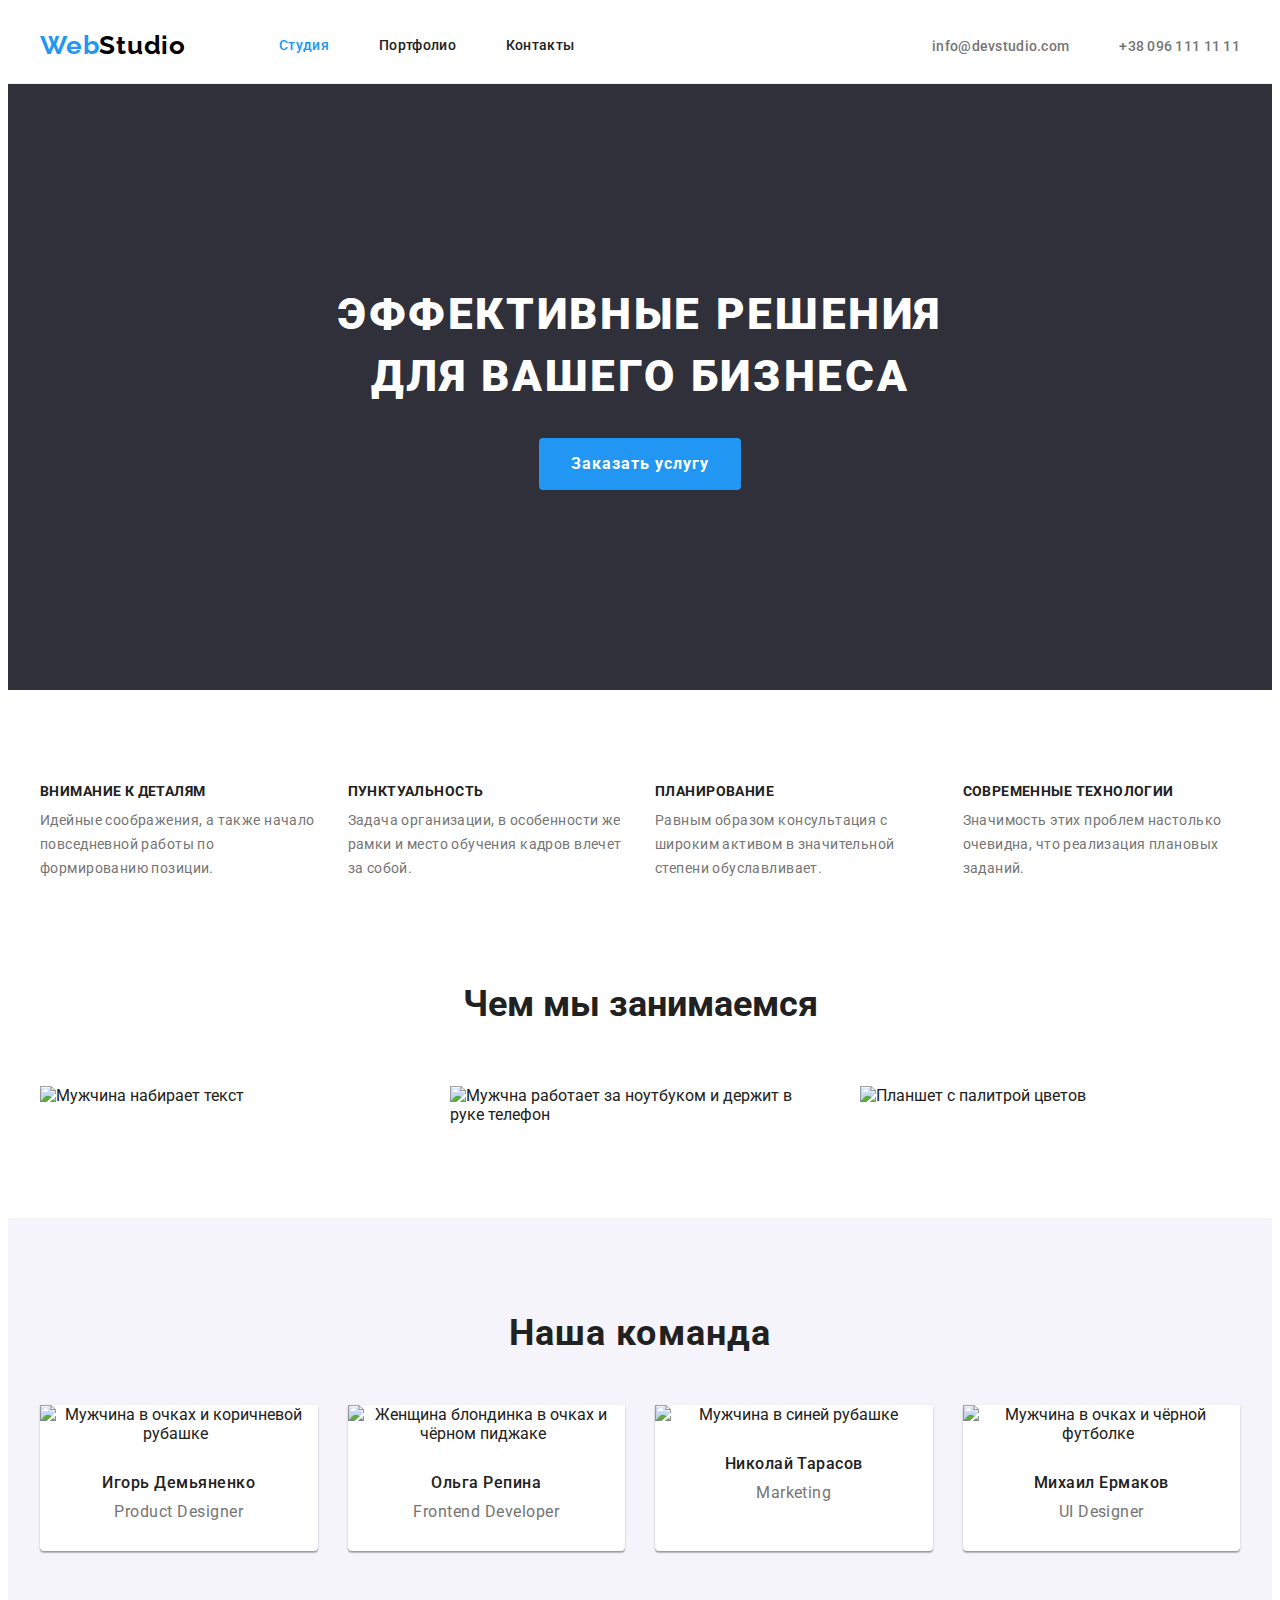
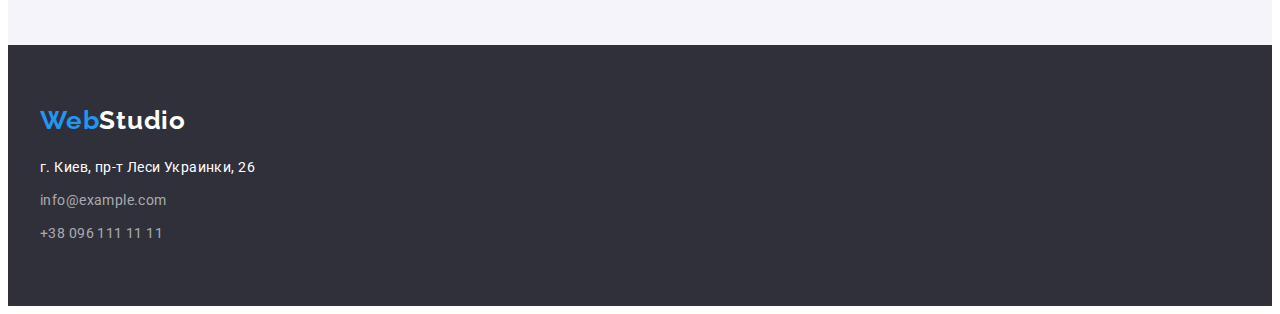
==== commit b6863556: "." ====
--- a/index.html
+++ b/index.html
@@ -23,7 +23,6 @@
       <div class="container header-con">
         <nav class="header-nav">
           <a href="" class="logo">Web<span class="logo-studio">Studio</span></a>
-
           <ul class="site-nav list">
             <li class="logo-item"><a href="" class="link current">Студия</a></li>
             <li class="logo-item"><a href="./portfolio.html" class="link">Портфолио</a></li>
--- a/css/style.css
+++ b/css/style.css
@@ -139,7 +139,6 @@
 }
 .hero-title {
   width: 696px;
-  padding-right: 5px;
   margin-left: auto;
   margin-right: auto;
   margin-bottom: 30px;
